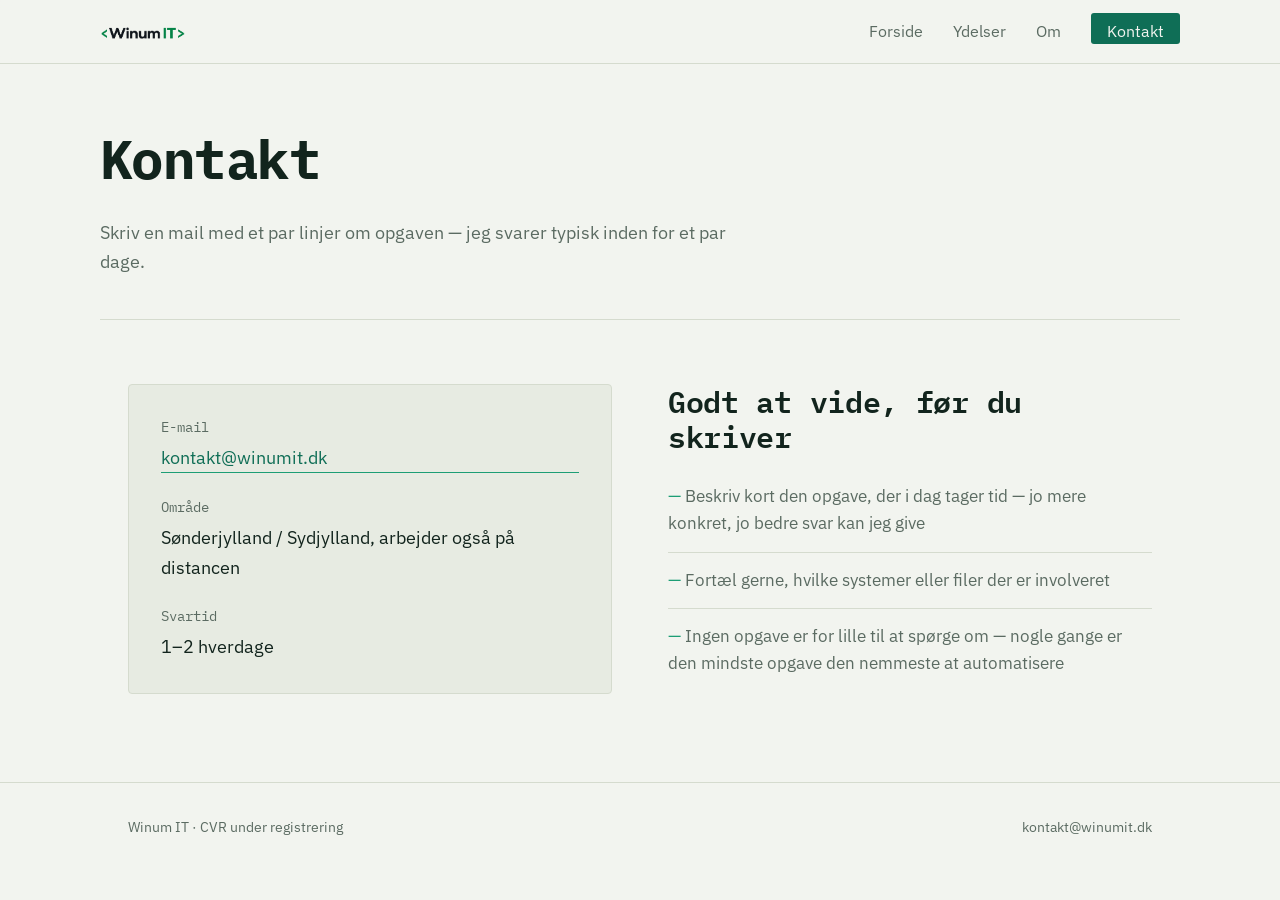
==== kontakt.html @ 8ae1f52b "Add files via upload" ====
<!DOCTYPE html>
<html lang="da">
<head>
<meta charset="UTF-8">
<meta name="viewport" content="width=device-width, initial-scale=1.0">
<title>Kontakt — Winum IT</title>
<meta name="description" content="Skriv til Winum IT for en uforpligtende snak om automatisering af jeres opgaver.">
<link rel="preconnect" href="https://fonts.googleapis.com">
<link rel="preconnect" href="https://fonts.gstatic.com" crossorigin>
<link href="https://fonts.googleapis.com/css2?family=IBM+Plex+Mono:wght@500;600;700&family=IBM+Plex+Sans:wght@400;500;600&display=swap" rel="stylesheet">
<link rel="stylesheet" href="styles.css">
<link rel="icon" type="image/png" href="assets/favicon.png">
</head>
<body>

<header class="site">
  <nav class="site-nav container">
    <a href="index.html" class="logo"><img src="assets/logo.png" alt="Winum IT"></a>
    <button class="nav-toggle" aria-expanded="false" aria-controls="nav-links">Menu</button>
    <ul class="nav-links" id="nav-links">
      <li><a href="index.html">Forside</a></li>
      <li><a href="ydelser.html">Ydelser</a></li>
      <li><a href="om.html">Om</a></li>
      <li><a href="kontakt.html" class="nav-cta" aria-current="page">Kontakt</a></li>
    </ul>
  </nav>
</header>

<main>
  <div class="page-intro container">
    <h1>Kontakt</h1>
    <p class="lede">Skriv en mail med et par linjer om opgaven — jeg svarer typisk inden for et par dage.</p>
  </div>

  <div class="container">
    <div class="contact-grid">
      <div class="contact-card">
        <span class="label">E-mail</span>
        <a class="value" href="mailto:kontakt@winumit.dk">kontakt@winumit.dk</a>

        <span class="label">Område</span>
        <span class="value">Sønderjylland / Sydjylland, arbejder også på distancen</span>

        <span class="label">Svartid</span>
        <span class="value">1–2 hverdage</span>
      </div>

      <div>
        <h2>Godt at vide, før du skriver</h2>
        <ul class="help-list">
          <li>Beskriv kort den opgave, der i dag tager tid — jo mere konkret, jo bedre svar kan jeg give</li>
          <li>Fortæl gerne, hvilke systemer eller filer der er involveret</li>
          <li>Ingen opgave er for lille til at spørge om — nogle gange er den mindste opgave den nemmeste at automatisere</li>
        </ul>
      </div>
    </div>
  </div>
</main>

<footer class="site">
  <div class="container">
    <p>Winum IT · CVR under registrering</p>
    <p><a href="mailto:kontakt@winumit.dk">kontakt@winumit.dk</a></p>
  </div>
</footer>

<script src="script.js"></script>
</body>
</html>
---- styles.css ----
/* Winum IT — delt stylesheet */

:root {
  --paper: #F2F4EF;
  --paper-alt: #E7EBE2;
  --ink: #12241D;
  --muted: #5B6B62;
  --teal: #1D9E75;
  --deep: #0F6E56;
  --blue: #2E5E8C;
  --line: #D5DBCE;

  --mono: "IBM Plex Mono", ui-monospace, SFMono-Regular, Menlo, monospace;
  --sans: "IBM Plex Sans", -apple-system, "Segoe UI", sans-serif;

  --max: 1080px;
  --text-max: 640px;
}

* { box-sizing: border-box; }

html { scroll-behavior: smooth; }

body {
  margin: 0;
  background: var(--paper);
  color: var(--ink);
  font-family: var(--sans);
  font-size: 17px;
  line-height: 1.6;
  -webkit-font-smoothing: antialiased;
}

a { color: inherit; }

h1, h2, h3 {
  font-family: var(--mono);
  font-weight: 600;
  line-height: 1.15;
  margin: 0 0 0.5em;
  letter-spacing: -0.01em;
}

h1 { font-size: clamp(2.1rem, 4.5vw, 3.4rem); font-weight: 700; }
h2 { font-size: clamp(1.4rem, 2.6vw, 1.9rem); }
h3 { font-size: 1.1rem; }

p { margin: 0 0 1em; color: var(--ink); }
p.lede { color: var(--muted); font-size: 1.15rem; max-width: var(--text-max); }

.container {
  max-width: var(--max);
  margin: 0 auto;
  padding: 0 28px;
}

.text-col { max-width: var(--text-max); }

/* ---------- Header ---------- */

header.site {
  border-bottom: 1px solid var(--line);
  position: sticky;
  top: 0;
  background: rgba(242, 244, 239, 0.92);
  backdrop-filter: blur(6px);
  z-index: 20;
}

.site-nav {
  display: flex;
  align-items: center;
  justify-content: space-between;
  padding: 18px 0;
}

.logo {
  display: inline-flex;
  align-items: center;
  text-decoration: none;
}
.logo img {
  height: 26px;
  width: auto;
  display: block;
}

.nav-links {
  display: flex;
  align-items: center;
  gap: 30px;
  list-style: none;
  margin: 0;
  padding: 0;
}

.nav-links a {
  text-decoration: none;
  font-size: 0.98rem;
  color: var(--muted);
  border-bottom: 2px solid transparent;
  padding-bottom: 3px;
}

.nav-links a:hover,
.nav-links a[aria-current="page"] {
  color: var(--ink);
  border-bottom-color: var(--teal);
}

.nav-cta {
  background: var(--deep);
  color: var(--paper) !important;
  padding: 8px 16px;
  border-radius: 3px;
  border-bottom: none !important;
}
.nav-cta:hover { background: var(--teal); border-bottom: none !important; }

.nav-toggle {
  display: none;
  background: none;
  border: 1px solid var(--line);
  border-radius: 4px;
  padding: 8px 10px;
  font-family: var(--mono);
  font-size: 1rem;
  cursor: pointer;
  color: var(--ink);
}

@media (max-width: 720px) {
  .nav-toggle { display: block; }
  .nav-links {
    position: absolute;
    top: 100%;
    left: 0;
    right: 0;
    background: var(--paper);
    border-bottom: 1px solid var(--line);
    flex-direction: column;
    align-items: flex-start;
    gap: 0;
    display: none;
    padding: 6px 28px 18px;
  }
  .nav-links.open { display: flex; }
  .nav-links li { width: 100%; }
  .nav-links a { display: block; padding: 12px 0; border-bottom: 1px solid var(--line); }
  .nav-cta { margin-top: 6px; display: inline-block; }
}

/* ---------- Hero ---------- */

.hero {
  padding: 88px 0 64px;
  background-image:
    linear-gradient(var(--line) 1px, transparent 1px),
    linear-gradient(90deg, var(--line) 1px, transparent 1px);
  background-size: 42px 42px;
  background-position: center top;
  background-attachment: local;
  position: relative;
}

.hero::before {
  content: "";
  position: absolute;
  inset: 0;
  background: radial-gradient(circle at 12% 0%, var(--paper) 0%, var(--paper) 38%, rgba(242,244,239,0.55) 70%, rgba(242,244,239,0) 100%);
  pointer-events: none;
}

.hero .container { position: relative; }

.hero h1 { max-width: 780px; }
.hero .lede { margin-top: 18px; margin-bottom: 32px; }

.hero-actions { display: flex; gap: 14px; flex-wrap: wrap; }

.btn {
  display: inline-block;
  font-family: var(--sans);
  font-weight: 600;
  font-size: 0.98rem;
  padding: 12px 22px;
  border-radius: 3px;
  text-decoration: none;
}
.btn-primary { background: var(--deep); color: var(--paper); }
.btn-primary:hover { background: var(--teal); }
.btn-ghost { border: 1px solid var(--ink); color: var(--ink); }
.btn-ghost:hover { border-color: var(--teal); color: var(--teal); }

/* Flow diagram */
.flow {
  margin-top: 56px;
  max-width: 720px;
}
.flow svg { width: 100%; height: auto; display: block; }
.flow .flow-line { stroke-dasharray: 6 8; }
.flow .flow-line.animate { stroke-dashoffset: 200; animation: dash 3.5s linear infinite; }

@keyframes dash { to { stroke-dashoffset: 0; } }
@media (prefers-reduced-motion: reduce) {
  .flow .flow-line.animate { animation: none; stroke-dasharray: none; }
}

/* ---------- Split panel (uden / med automatisering) ---------- */

.split {
  border-top: 1px solid var(--line);
  border-bottom: 1px solid var(--line);
}
.split .container {
  display: grid;
  grid-template-columns: 1fr 1fr;
  gap: 0;
  padding: 0;
}
.split-col { padding: 48px 28px; }
.split-col:first-child { border-right: 1px solid var(--line); }
.split-col h3 {
  font-family: var(--mono);
  text-transform: none;
  color: var(--muted);
  margin-bottom: 18px;
}
.split-col.is-after h3 { color: var(--deep); }
.split-col ul { margin: 0; padding: 0; list-style: none; }
.split-col li {
  padding: 10px 0;
  border-top: 1px solid var(--line);
  color: var(--muted);
}
.split-col li:first-child { border-top: none; }
.split-col.is-after li { color: var(--ink); }
.split-col.is-after { background: var(--paper-alt); }

@media (max-width: 720px) {
  .split .container { grid-template-columns: 1fr; }
  .split-col:first-child { border-right: none; border-bottom: 1px solid var(--line); }
}

/* ---------- Pipeline (proces-trin) ---------- */

.pipeline {
  padding: 72px 0;
}
.pipeline-steps {
  margin-top: 40px;
  display: grid;
  grid-template-columns: repeat(3, 1fr);
  gap: 0;
}
.pipeline-step {
  position: relative;
  padding: 0 28px 0 0;
  border-left: 2px solid var(--line);
  padding-left: 24px;
}
.pipeline-step:first-child { border-left: 2px solid var(--teal); }
.pipeline-step .step-index {
  font-family: var(--mono);
  color: var(--teal);
  font-size: 0.95rem;
  display: block;
  margin-bottom: 10px;
}
.pipeline-step h3 { margin-bottom: 8px; }
.pipeline-step p { color: var(--muted); margin-bottom: 0; }

@media (max-width: 860px) {
  .pipeline-steps { grid-template-columns: 1fr; gap: 28px; }
}

/* ---------- Service blocks (ydelser) ---------- */

.service {
  padding: 56px 0;
  border-top: 1px solid var(--line);
  display: grid;
  grid-template-columns: 200px 1fr;
  gap: 40px;
}
.service:first-of-type { border-top: none; }
.service .service-tag {
  font-family: var(--mono);
  color: var(--muted);
  font-size: 0.92rem;
}
.service.align-right { grid-template-columns: 1fr 200px; }
.service.align-right .service-tag { order: 2; text-align: right; }
.service.align-right .service-body { order: 1; }

@media (max-width: 720px) {
  .service, .service.align-right { grid-template-columns: 1fr; gap: 12px; }
  .service.align-right .service-tag { text-align: left; order: 1; }
  .service.align-right .service-body { order: 2; }
}

/* ---------- Om / timeline ---------- */

.about-grid {
  display: grid;
  grid-template-columns: 1.2fr 1fr;
  gap: 56px;
  align-items: start;
  padding: 64px 0;
}
.about-mark {
  aspect-ratio: 4/5;
  background: var(--paper-alt);
  border: 1px solid var(--line);
  border-radius: 4px;
  display: flex;
  align-items: center;
  justify-content: center;
  overflow: hidden;
  padding: 40px;
}
.about-mark img { width: 100%; height: auto; }

.timeline {
  margin-top: 40px;
  border-top: 1px solid var(--line);
}
.timeline-item {
  display: grid;
  grid-template-columns: 100px 1fr;
  gap: 24px;
  padding: 22px 0;
  border-bottom: 1px solid var(--line);
}
.timeline-item time {
  font-family: var(--mono);
  color: var(--teal);
  font-size: 0.95rem;
}
.timeline-item p { margin: 0; color: var(--muted); }

@media (max-width: 820px) {
  .about-grid { grid-template-columns: 1fr; }
  .about-mark { max-width: 260px; }
  .timeline-item { grid-template-columns: 80px 1fr; }
}

/* ---------- Kontakt ---------- */

.contact-grid {
  display: grid;
  grid-template-columns: 1fr 1fr;
  gap: 56px;
  padding: 64px 0 88px;
}
.contact-card {
  border: 1px solid var(--line);
  padding: 32px;
  border-radius: 4px;
  background: var(--paper-alt);
}
.contact-card .label {
  font-family: var(--mono);
  color: var(--muted);
  font-size: 0.85rem;
  display: block;
  margin-bottom: 4px;
}
.contact-card .value {
  font-size: 1.15rem;
  margin-bottom: 24px;
  display: block;
}
.contact-card .value:last-child { margin-bottom: 0; }
.contact-card a.value { text-decoration: none; color: var(--deep); border-bottom: 1px solid var(--teal); }

.help-list { list-style: none; margin: 0; padding: 0; }
.help-list li {
  padding: 14px 0;
  border-top: 1px solid var(--line);
  color: var(--muted);
}
.help-list li:first-child { border-top: none; }
.help-list li::before { content: "— "; color: var(--teal); }

@media (max-width: 820px) {
  .contact-grid { grid-template-columns: 1fr; }
}

/* ---------- Footer ---------- */

footer.site {
  border-top: 1px solid var(--line);
  padding: 32px 0;
}
footer.site .container {
  display: flex;
  justify-content: space-between;
  align-items: center;
  flex-wrap: wrap;
  gap: 12px;
}
footer.site p {
  margin: 0;
  font-size: 0.9rem;
  color: var(--muted);
}
footer.site a { color: var(--muted); text-decoration: none; }
footer.site a:hover { color: var(--teal); }

/* ---------- Page intro (shared across sub-pages) ---------- */

.page-intro {
  padding: 64px 0 24px;
  border-bottom: 1px solid var(--line);
}

:focus-visible {
  outline: 2px solid var(--teal);
  outline-offset: 2px;
}
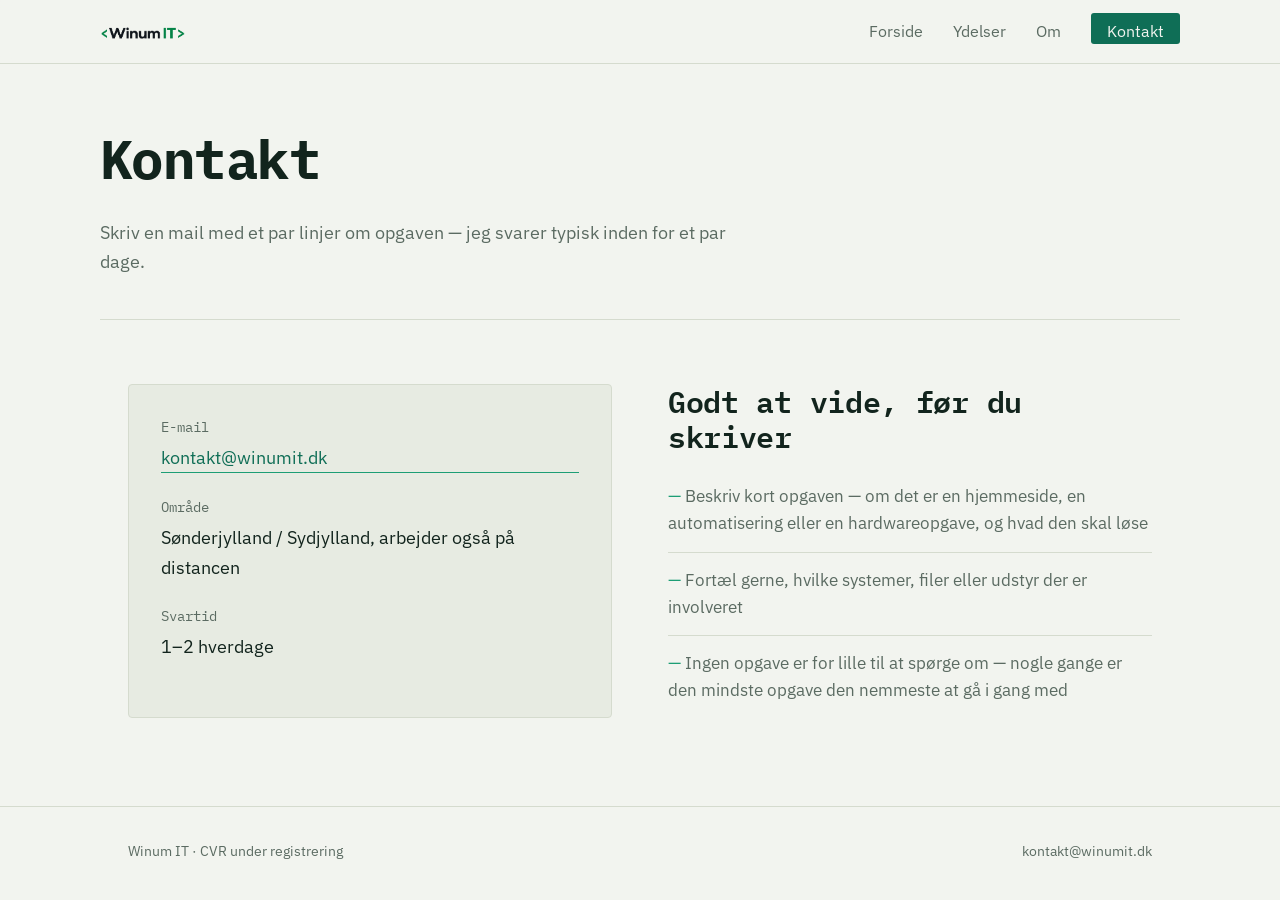
==== commit aa130a04: "Add files via upload" ====
--- a/kontakt.html
+++ b/kontakt.html
@@ -4,7 +4,7 @@
 <meta charset="UTF-8">
 <meta name="viewport" content="width=device-width, initial-scale=1.0">
 <title>Kontakt — Winum IT</title>
-<meta name="description" content="Skriv til Winum IT for en uforpligtende snak om automatisering af jeres opgaver.">
+<meta name="description" content="Skriv til Winum IT for en uforpligtende snak om en hjemmeside, en automatisering eller en hardwareopgave.">
 <link rel="preconnect" href="https://fonts.googleapis.com">
 <link rel="preconnect" href="https://fonts.gstatic.com" crossorigin>
 <link href="https://fonts.googleapis.com/css2?family=IBM+Plex+Mono:wght@500;600;700&family=IBM+Plex+Sans:wght@400;500;600&display=swap" rel="stylesheet">
@@ -48,9 +48,9 @@
       <div>
         <h2>Godt at vide, før du skriver</h2>
         <ul class="help-list">
-          <li>Beskriv kort den opgave, der i dag tager tid — jo mere konkret, jo bedre svar kan jeg give</li>
-          <li>Fortæl gerne, hvilke systemer eller filer der er involveret</li>
-          <li>Ingen opgave er for lille til at spørge om — nogle gange er den mindste opgave den nemmeste at automatisere</li>
+          <li>Beskriv kort opgaven — om det er en hjemmeside, en automatisering eller en hardwareopgave, og hvad den skal løse</li>
+          <li>Fortæl gerne, hvilke systemer, filer eller udstyr der er involveret</li>
+          <li>Ingen opgave er for lille til at spørge om — nogle gange er den mindste opgave den nemmeste at gå i gang med</li>
         </ul>
       </div>
     </div>
